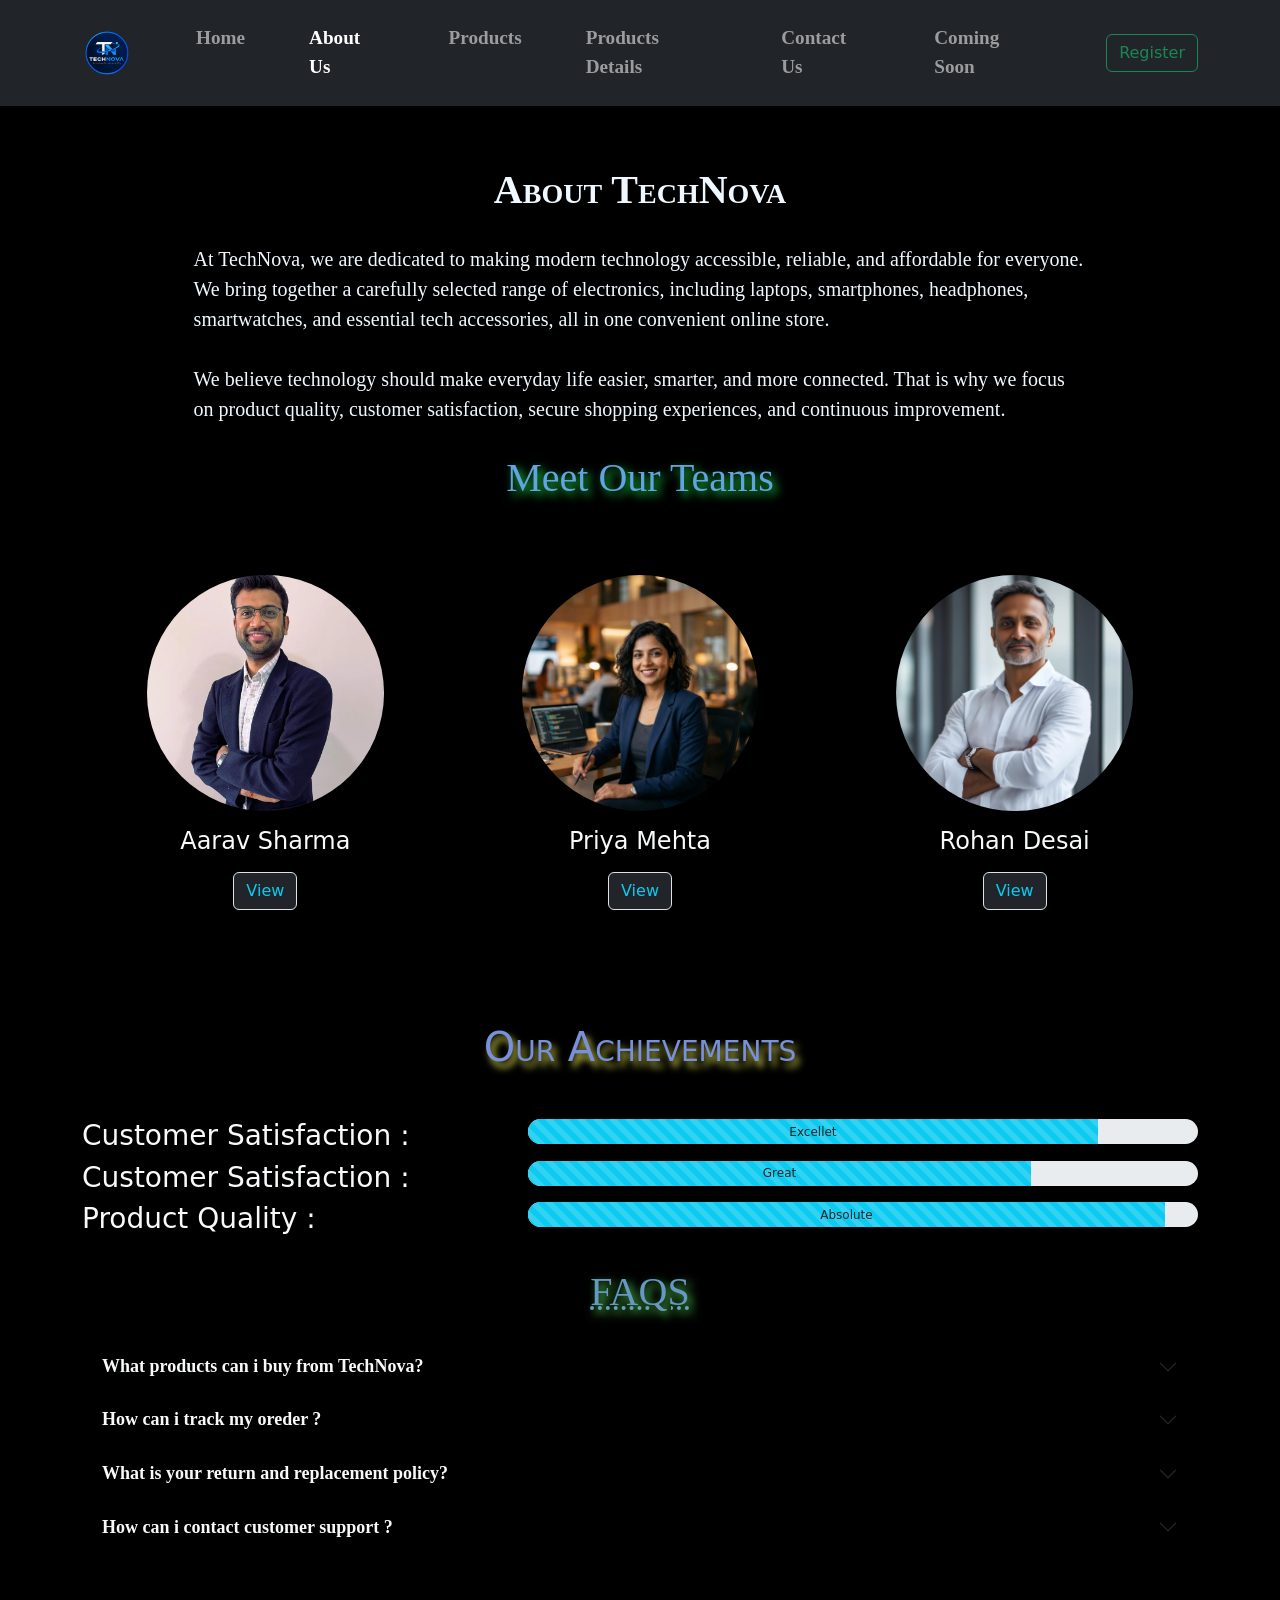
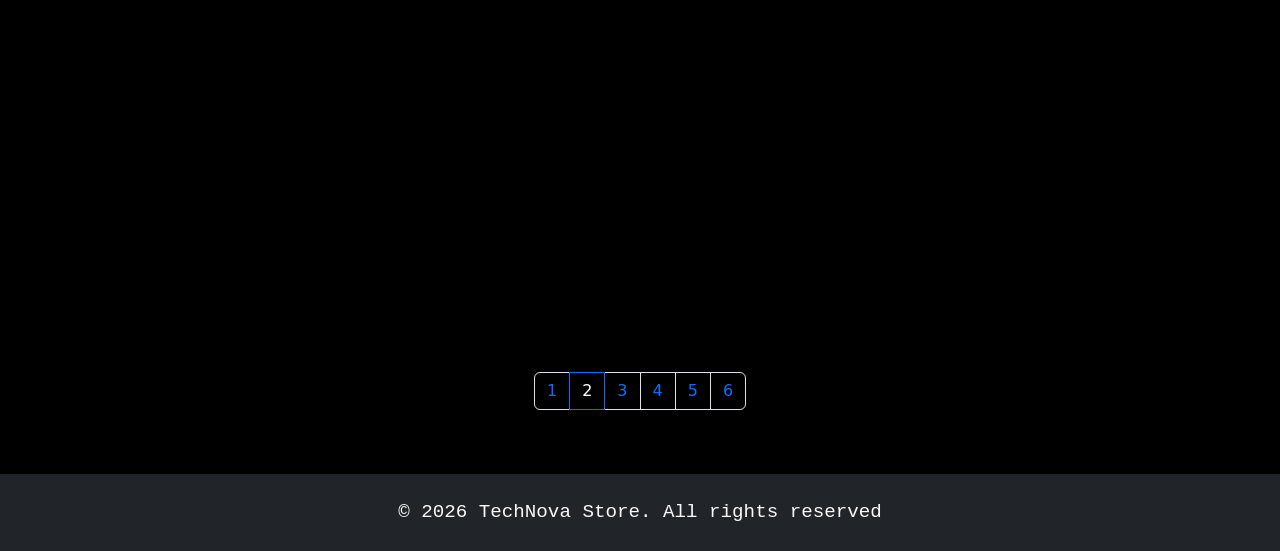
==== about.html @ 0b219725 "All file addedd succesfully" ====
<!doctype html>
<html lang="en" data-bs-theme="light">
    <head>
        <title>Title</title>
        <!-- Required meta tags -->
        <meta charset="utf-8" />
        <meta name="viewport" content="width=device-width, initial-scale=1" />
        <link rel="stylesheet" href="style.css">

        <!-- Bootstrap CSS v5.3.8 -->
        <link
            href="https://cdn.jsdelivr.net/npm/bootstrap@5.3.8/dist/css/bootstrap.min.css"
            rel="stylesheet"
            integrity="sha384-sRIl4kxILFvY47J16cr9ZwB07vP4J8+LH7qKQnuqkuIAvNWLzeN8tE5YBujZqJLB"
            crossorigin="anonymous"
        />
        <style>
            .t{
                color: aliceblue;
            margin-top: 60px;
            display: flex;
            justify-content: center;
                font-family: Georgia, 'Times New Roman', Times, serif;
            font-weight: 600;
            font-variant: small-caps;
        }
        .pa{
            color: aliceblue;
            margin: 30px 10%;
            display: flex;
            justify-content: center;
            font-family:Georgia, 'Times New Roman', Times, serif;
            font-weight: 500;
            font-size: 20px;
        }
        </style>
    </head>

    <body class="bg-black">
        <header>
            <nav
                class="navbar navbar-expand-sm navbar-dark bg-dark py-3  "
            >
                <div class="container ">
                    <img
                        src="image/TechNova.png"
                        class="img-fluid rounded-circle me-5"
                        alt=""
                        height="50px"
                        width="50px"

                    />
                    
                    <button
                        class="navbar-toggler d-lg-none"
                        type="button"
                        data-bs-toggle="collapse"
                        data-bs-target="#collapsibleNavId"
                        aria-controls="collapsibleNavId"
                        aria-expanded="false"
                        aria-label="Toggle navigation"
                    >
                        <span class="navbar-toggler-icon"></span>
                    </button>
                    <div class="collapse navbar-collapse  d-flex justify-content-evenly" id="collapsibleNavId">
                        <ul class="navbar-nav">
                            <li class="nav-item ms-2 me-5">
                                <a class="nav-link " href="index.html" aria-current="page"
                                style="font-weight: 600; font-family: Cambria, Cochin, Georgia, Times, 'Times New Roman', serif; font-size: larger;"   
                                >Home
                                    <span class="visually-hidden">(current)</span></a
                                >
                            </li>
                            <li class="nav-item  me-5 "
                            style="font-weight: 600; font-family: Cambria, Cochin, Georgia, Times, 'Times New Roman', serif; font-size: larger;"
                            >
                                <a class="nav-link active" href="about.html">About Us</a>
                            </li>
                            <li class="nav-item  me-5" 
                            style="font-weight: 600; font-family: Cambria, Cochin, Georgia, Times, 'Times New Roman', serif; font-size: larger;"
                            >
                                <a class="nav-link" href="product.html">Products</a>
                            </li>
                            <li class="nav-item  me-5"
                            style="font-weight: 600; font-family: Cambria, Cochin, Georgia, Times, 'Times New Roman', serif; font-size: larger;"
                            >
                                <a class="nav-link" href="productdetails.html">Products Details</a>
                            </li>
                            <li class="nav-item  me-5"
                            style="font-weight: 600; font-family: Cambria, Cochin, Georgia, Times, 'Times New Roman', serif; font-size: larger;"
                            >
                                <a class="nav-link" href="contact.html">Contact Us</a>
                            </li>
                            <li class="nav-item  me-5"
                            style="font-weight: 600; font-family: Cambria, Cochin, Georgia, Times, 'Times New Roman', serif; font-size: larger;"
                            >
                                <a class="nav-link" href="soon.html">Coming Soon</a>
                            </li>
                            
                        </ul>
                        
                    </div>
                    <a
                        name=""
                        id=""
                        class="btn btn-outline-success ms-2"
                        href="registeration.html"
                        role="button"
                        >Register</a
                    >
                    
                </div>
            </nav>
            
        </header>
        <main >
            <div
                class="container"
            >
                <h1 class="t">About TechNova</h1>
                <p class="pa">At TechNova, we are dedicated to making modern technology accessible, reliable, and affordable for everyone. We bring together a carefully selected range of electronics, including laptops, smartphones, headphones, smartwatches, and essential tech accessories, all in one convenient online store.</p>
                <p class="pa">We believe technology should make everyday life easier, smarter, and more connected. That is why we focus on product quality, customer satisfaction, secure shopping experiences, and continuous improvement.</p>
            </div>
            <div
                class="container text-center mb-4"
                style="font-family: Georgia, 'Times New Roman', Times, serif;   text-shadow: 4px 4px 10px rgb(31, 224, 73); color: rgb(96, 164, 224);"
            >
                <h1>Meet Our Teams</h1>
            </div>
            
            <div
                class="container mb-5"
            >
                <div
                    class="row justify-content-center align-items-center g-2"
                >
                    <div class="col"><div class="card mx-3 p-5 bg-black">
                        <img class="card-img-top rounded-circle" src="Aarav Sharma.jpg" alt="Title" />
                        <div class="card-body text-center">
                            <h4 class="card-title text-light">Aarav Sharma</h4>
                            <!-- Modal trigger button -->
                            <button
                                type="button"
                                class="btn btn-dark btn-md border text-info mt-2"
                                data-bs-toggle="modal"
                                data-bs-target="#one"
                            >
                                View
                            </button>
                            
                            <!-- Modal Body -->
                            <!-- if you want to close by clicking outside the modal, delete the last endpoint:data-bs-backdrop and data-bs-keyboard -->
                            <div
                                class="modal fade"
                                id="one"
                                tabindex="-1"
                                data-bs-backdrop="static"
                                data-bs-keyboard="false"
                                
                                role="dialog"
                                aria-labelledby="modalTitleId"
                                aria-hidden="true"
                            >
                                <div
                                    class="modal-dialog modal-dialog-scrollable modal-dialog-centered modal-sm"
                                    role="document"
                                >
                                    <div class="modal-content">
                                        <div class="modal-header">
                                            <h5 class="modal-title" id="modalTitleId">
                                              <span style="color: blue;"> Name -</span> Aarav Sharma 
                                            </h5>
                                            <button
                                                type="button"
                                                class="btn-close"
                                                data-bs-dismiss="modal"
                                                aria-label="Close"
                                            ></button>
                                        </div>
                                        <div class="modal-body d-flex justify-content-start" style="font-size: large; font-weight: 400;"><span style="color: blue;"> Role - </span> Founder & CEO</div>
                                        <div class="modal-footer">
                                            <p><span style="color: blue;">Bio - </span> Leads the company's vision, business strategy, and commitment to delivering a trustworthy electronics shopping experience.</p>
                                        </div>
                                    </div>
                                </div>
                            </div>
                            
                            <!-- Optional: Place to the bottom of scripts -->
                           
                            
                        </div>
                    </div>
                    </div>
                    <div class="col"><div class="card mx-3 p-5 bg-black">
                        <img class="card-img-top rounded-circle" src="priya mehta.jpg" alt="Title" />
                        <div class="card-body text-center">
                            <h4 class="card-title text-light">Priya Mehta</h4>
                            <!-- Modal trigger button -->
                            <button
                                type="button"
                                class="btn btn-dark btn-md border text-info mt-2"
                                data-bs-toggle="modal"
                                data-bs-target="#two"
                            >
                                View
                            </button>
                            
                            <!-- Modal Body -->
                            <!-- if you want to close by clicking outside the modal, delete the last endpoint:data-bs-backdrop and data-bs-keyboard -->
                            <div
                                class="modal fade"
                                id="two"
                                tabindex="-1"
                                data-bs-backdrop="static"
                                data-bs-keyboard="false"
                                
                                role="dialog"
                                aria-labelledby="modalTitleId"
                                aria-hidden="true"
                            >
                                <div
                                    class="modal-dialog modal-dialog-scrollable modal-dialog-centered modal-sm"
                                    role="document"
                                >
                                    <div class="modal-content">
                                        <div class="modal-header">
                                            <h5 class="modal-title" id="modalTitleId">
                                              <span style="color: blue;"> Name -</span> Priya Mehta
                                            </h5>
                                            <button
                                                type="button"
                                                class="btn-close"
                                                data-bs-dismiss="modal"
                                                aria-label="Close"
                                            ></button>
                                        </div>
                                        <div class="modal-body d-flex justify-content-start" style="font-size: large; font-weight: 400;"><span style="color: blue;"> Role - </span> Technology Lead</div>
                                        <div class="modal-footer">
                                            <p><span style="color: blue;">Bio - </span> Oversees the digital shopping experience, website usability, and technology improvements that make browsing products simple.</p>
                                        </div>
                                    </div>
                                </div>
                            </div>
                            
                        </div>
                    </div>
                    </div>
                    <div class="col"><div class="card mx-3 p-5 bg-black">
                        <img class="card-img rounded-circle " src="Rohan Desai.jpg" alt="Title" />
                        <div class="card-body text-center">
                            <h4 class="card-title text-light">Rohan Desai</h4>
                            <!-- Modal trigger button -->
                            <button
                                type="button"
                                class="btn btn-dark btn-md border text-info mt-2"
                                data-bs-toggle="modal"
                                data-bs-target="#three"
                            >
                                View
                            </button>
                            
                            <!-- Modal Body -->
                            <!-- if you want to close by clicking outside the modal, delete the last endpoint:data-bs-backdrop and data-bs-keyboard -->
                            <div
                                class="modal fade"
                                id="three"
                                tabindex="-1"
                                data-bs-backdrop="static"
                                data-bs-keyboard="false"
                                
                                role="dialog"
                                aria-labelledby="modalTitleId"
                                aria-hidden="true"
                            >
                                <div
                                    class="modal-dialog modal-dialog-scrollable modal-dialog-centered modal-sm"
                                    role="document"
                                >
                                    <div class="modal-content">
                                        <div class="modal-header">
                                            <h5 class="modal-title" id="modalTitleId">
                                              <span style="color: blue;"> Name -</span> Rohan desai 
                                            </h5>
                                            <button
                                                type="button"
                                                class="btn-close"
                                                data-bs-dismiss="modal"
                                                aria-label="Close"
                                            ></button>
                                        </div>
                                        <div class="modal-body d-flex justify-content-start" style="font-size: large; font-weight: 400;"><span style="color: blue;"> Role - </span> Customer Manager</div>
                                        <div class="modal-footer">
                                            <p><span style="color: blue;">Bio - </span> Focuses on customer queries, product information, after-sales assistance, and improving customer satisfaction.</p>
                                        </div>
                                    </div>
                                </div>
                            </div>
                           
                        </div>
                    </div>
                    </div>
                </div>
                
            </div>
            
            <div
                class="container mb-4"
                style="text-align: center; font-size: x-large; font-variant: small-caps; font-weight: 700;text-shadow: 4px 6px 7px rgb(214, 214, 76); color: rgb(121, 144, 220);"
            >
                <h1>Our Achievements </h1>
            </div>
            
            <div
                class="container d-flex justify-content-between mt-5 text-light"
            >
                <h3>Customer Satisfaction :</h3>
                <div class="progress "
                style="width: 60%;
                height: 25px;
                border-radius: 20px;
                "

                >
                    <div
                        class="progress-bar progress-bar-striped progress-bar-animated bg-info text-dark"
                        
                        role="progressbar"
                        style="width: 85%;"
                        aria-valuenow="85"
                        aria-valuemin="0"
                        aria-valuemax="100"
                        
                    >
                        Excellet
                    </div>
                </div>
                

            </div>
            <div
                class="container d-flex justify-content-between text-light"
            >
                <h3>Customer Satisfaction :</h3>
                <div class="progress "
                style="width: 60%;
                height: 25px;
                border-radius: 20px;
                "

                >
                    <div
                        class="progress-bar progress-bar-striped progress-bar-animated bg-info text-dark"
                        
                        role="progressbar"
                        style="width: 75%;"
                        aria-valuenow="75"
                        aria-valuemin="0"
                        aria-valuemax="100"
                        
                    >
                        Great
                    </div>
                </div>
                

            </div>
            </div>
            
            <div
                class="container d-flex justify-content-between mb-4 text-light"
            >
                <h3>Product Quality :</h3>
                <div class="progress "
                style="width: 60%;
                height: 25px;
                border-radius: 20px;
                "

                >
                    <div
                        class="progress-bar progress-bar-striped progress-bar-animated bg-info text-dark"
                        
                        role="progressbar"
                        style="width: 95%;"
                        aria-valuenow="95"
                        aria-valuemin="0"
                        aria-valuemax="100"
                        
                    >
                        Absolute
                    </div>
                </div>
                </div>
                
                <div
            class="container text-center my-4"
         >
           <h1 style="font-family: Georgia, 'Times New Roman', Times, serif; font-variant: small-caps; text-decoration: underline dotted; text-shadow: 4px 4px 10px rgb(92, 225, 87); color: rgb(102, 152, 196);">FAQS</h1>
           
         </div>
                <div
            class="container text-center mb-5 "
            style="background:none;"
         >
            <div class="accordion accordion-flush " id="accordionFlushExample" style="background:none;" >
                <div class="accordion-item " style="background:none;">
                    <h2 class="accordion-header " id="flush-headingOne" style="background:none;">
                        <button
                            class="accordion-button collapsed text-light "
                            style="background:none; font-weight: 600; font-size: large; font-family: Georgia, 'Times New Roman', Times, serif;"
                            type="button"
                            data-bs-toggle="collapse"
                            data-bs-target="#flush-collapseTwo"
                            aria-expanded="true"
                            aria-controls="flush-collapseTwo"
                        >
                            What products can i buy from TechNova?
                        </button>
                    </h2>
                    <div
                        id="flush-collapseTwo"
                        class="accordion-collapse collapse "
                        style="background:none;"
                        aria-labelledby="flush-headingOne"
                        data-bs-parent="#accordionFlushExample"
                    >
                        <div class="accordion-body text-info bg-black"
                        style="font-style: italic; font-weight: 400; font-size: medium;"
                        >
                           TechNova offers a selection of electronics and accessories, including laptops, headphones, smartwatches, keyboards, computer accessories, and other everyday technology products.
                        </div>
                    </div>
                </div>
                
            </div>
            <div class="accordion accordion-flush" id="accordionFlushExample" style="background:none;">
                <div class="accordion-item" style="background:none;">
                    <h2 class="accordion-header" id="flush-headingOne" style="background:none;">
                        <button
                            class="accordion-button collapsed text-light"
                            style="background:none; font-weight: 600; font-size: large; font-family: Georgia, 'Times New Roman', Times, serif;"
                            type="button"
                            data-bs-toggle="collapse"
                            data-bs-target="#flush-collapse3"
                            aria-expanded="true"
                            aria-controls="flush-collapse3"
                        >
                           How can i track my oreder ?
                        </button>
                    </h2>
                    <div
                        id="flush-collapse3"
                        class="accordion-collapse collapse"
                        aria-labelledby="flush-heading3"
                        data-bs-parent="#accordionFlushExample"
                    >
                        <div class="accordion-body text-info bg-black"
                        style="font-style: italic; font-weight: 400; font-size: medium;"
                        >
                            After placing an order, customers can use their order confirmation details and the order-tracking facility, when available, to check delivery progress. For this assignment, order tracking can be presented as a demo feature.
                        </div>
                    </div>
                </div>
                
            </div>
            <div class="accordion accordion-flush" id="accordionFlushExample" style="background:none;">
                <div class="accordion-item" style="background:none;">
                    <h2 class="accordion-header" id="flush-headingOne" style="background:none;">
                        <button
                            class="accordion-button collapsed text-light"
                            style="background:none; font-weight: 600; font-size: large; font-family: Georgia, 'Times New Roman', Times, serif;"
                            type="button"
                            data-bs-toggle="collapse"
                            data-bs-target="#flush-collapse4"
                            aria-expanded="true"
                            aria-controls="flush-collapse4"
                        >
                            What is your return and replacement policy?
                        </button>
                    </h2>
                    <div
                        id="flush-collapse4"
                        class="accordion-collapse collapse"
                        style="background:none;"
                        aria-labelledby="flush-headingOne"
                        data-bs-parent="#accordionFlushExample"
                    >
                        <div class="accordion-body text-info bg-black" style="background:none;"
                        style="font-style: italic; font-weight: 400; font-size: medium;"
                        >
                           Eligible products may be returned or replaced according to the product's stated return window and condition requirements. Customers should review the Return Policy on the product details page before placing an order.
                        </div>
                    </div>
                </div>
                
            </div>
            <div class="accordion accordion-flush" id="accordionFlushExample" style="background:none;">
                <div class="accordion-item" style="background:none;">
                    <h2 class="accordion-header" id="flush-headingOne" style="background:none;">
                        <button
                            class="accordion-button collapsed text-light"
                            type="button"
                            style="background:none; font-weight: 600; font-size: large; font-family: Georgia, 'Times New Roman', Times, serif;"
                            data-bs-toggle="collapse"
                            data-bs-target="#flush-collapse5"
                            aria-expanded="true"
                            aria-controls="flush-collapse5"
                        >
                            How can i contact customer support ?
                        </button>
                    </h2>
                    <div
                        id="flush-collapse5"
                        style="background:none;"
                        class="accordion-collapse collapse"
                        aria-labelledby="flush-headingOne"
                        data-bs-parent="#accordionFlushExample"
                    >
                        <div class="accordion-body text-info bg-black" style="background:none;"
                        style="font-style: italic; font-weight: 400; font-size: medium;"
                        >
                            Customers can use the Contact Us page to submit their name, email address, phone number, and message. The support team can then follow up using the contact information provided.
                        </div>
                    </div>
                </div>
                
            
            
            
         </div>
            <div
                class="container my-5"
            >
                <iframe width="560" height="315" src="https://www.youtube.com/embed/zcl5N9ENeKc?si=NWOXPPRwuYaY_9yc" title="YouTube video player" frameborder="0" allow="accelerometer; autoplay; clipboard-write; encrypted-media; gyroscope; picture-in-picture; web-share" referrerpolicy="strict-origin-when-cross-origin" allowfullscreen></iframe>
            </div>
            
            
            
            
            <div
                class="container d-flex justify-content-center mb-4"
            >
                <nav aria-label="Page navigation">
                    <ul
                        class="pagination    "
                    >
                        
                        <li class="page-item  " aria-current="page">
                            <a class="page-link bg-black" href="index.html">1</a>
                        </li>
                        <li class="page-item active"><a class="page-link bg-black " href="about.html">2</a></li>
                        <li class="page-item">
                            <a class="page-link bg-black"  href="product.html">3</a>
                        </li>
                        <li class="page-item">
                            <a class="page-link bg-black" href="productdetails.html">4</a>
                        </li>
                        <li class="page-item">
                            <a class="page-link bg-black" href="contact.html">5</a>
                        </li>
                        <li class="page-item">
                            <a class="page-link bg-black" href="soon.html">6</a>
                        </li>
                        
                    </ul>
                </nav>
                
            </div>
        </main>
        <footer class=" text-center py-4 bg-dark text-light " style="font-size: larger; font-family: monospace;">
            &copy; 2026 TechNova Store. All rights reserved            
        </footer>
        <!-- Bootstrap JavaScript Bundle (includes Popper) -->
        <script
            src="https://cdn.jsdelivr.net/npm/bootstrap@5.3.8/dist/js/bootstrap.bundle.min.js"
            integrity="sha384-FKyoEForCGlyvwx9Hj09JcYn3nv7wiPVlz7YYwJrWVcXK/BmnVDxM+D2scQbITxI"
            crossorigin="anonymous"
        ></script>
    </body>
</html>
---- style.css ----
.nav-item:hover{
text-shadow: 4px 4px 6px violet;
transition: transform 4s;
transform: perspective(50px) skew(180deg);
}
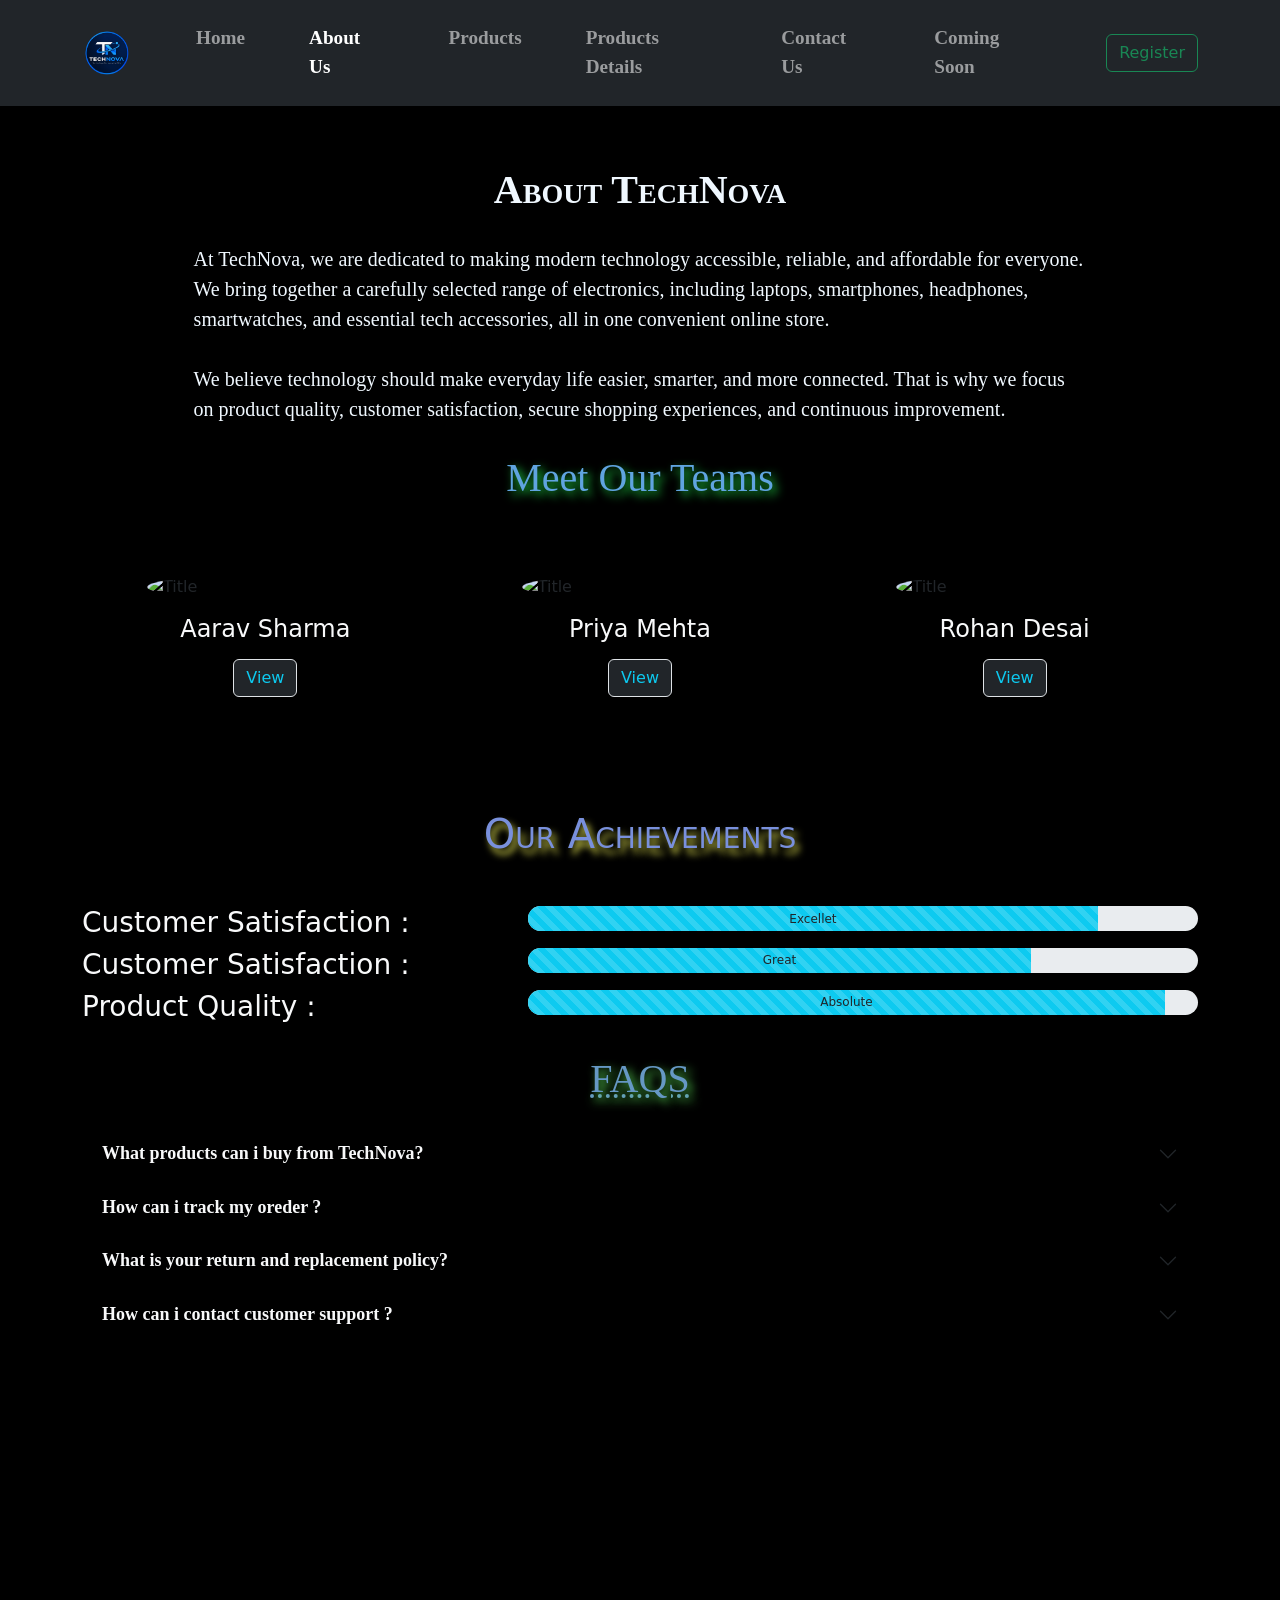
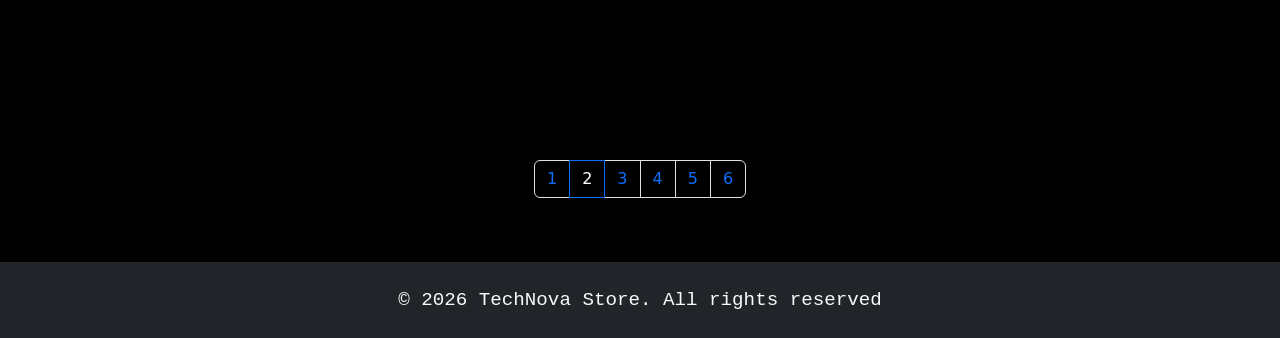
==== commit f7105a84: "first commit" ====
--- a/about.html
+++ b/about.html
@@ -135,7 +135,7 @@
                     class="row justify-content-center align-items-center g-2"
                 >
                     <div class="col"><div class="card mx-3 p-5 bg-black">
-                        <img class="card-img-top rounded-circle" src="Aarav Sharma.jpg" alt="Title" />
+                        <img class="card-img-top rounded-circle" src="image/Aarav Sharma.jpg" alt="Title" />
                         <div class="card-body text-center">
                             <h4 class="card-title text-light">Aarav Sharma</h4>
                             <!-- Modal trigger button -->
@@ -192,7 +192,7 @@
                     </div>
                     </div>
                     <div class="col"><div class="card mx-3 p-5 bg-black">
-                        <img class="card-img-top rounded-circle" src="priya mehta.jpg" alt="Title" />
+                        <img class="card-img-top rounded-circle" src="image/priya mehta.jpg" alt="Title" />
                         <div class="card-body text-center">
                             <h4 class="card-title text-light">Priya Mehta</h4>
                             <!-- Modal trigger button -->
@@ -246,7 +246,7 @@
                     </div>
                     </div>
                     <div class="col"><div class="card mx-3 p-5 bg-black">
-                        <img class="card-img rounded-circle " src="Rohan Desai.jpg" alt="Title" />
+                        <img class="card-img rounded-circle " src="image/Rohan Desai.jpg" alt="Title" />
                         <div class="card-body text-center">
                             <h4 class="card-title text-light">Rohan Desai</h4>
                             <!-- Modal trigger button -->
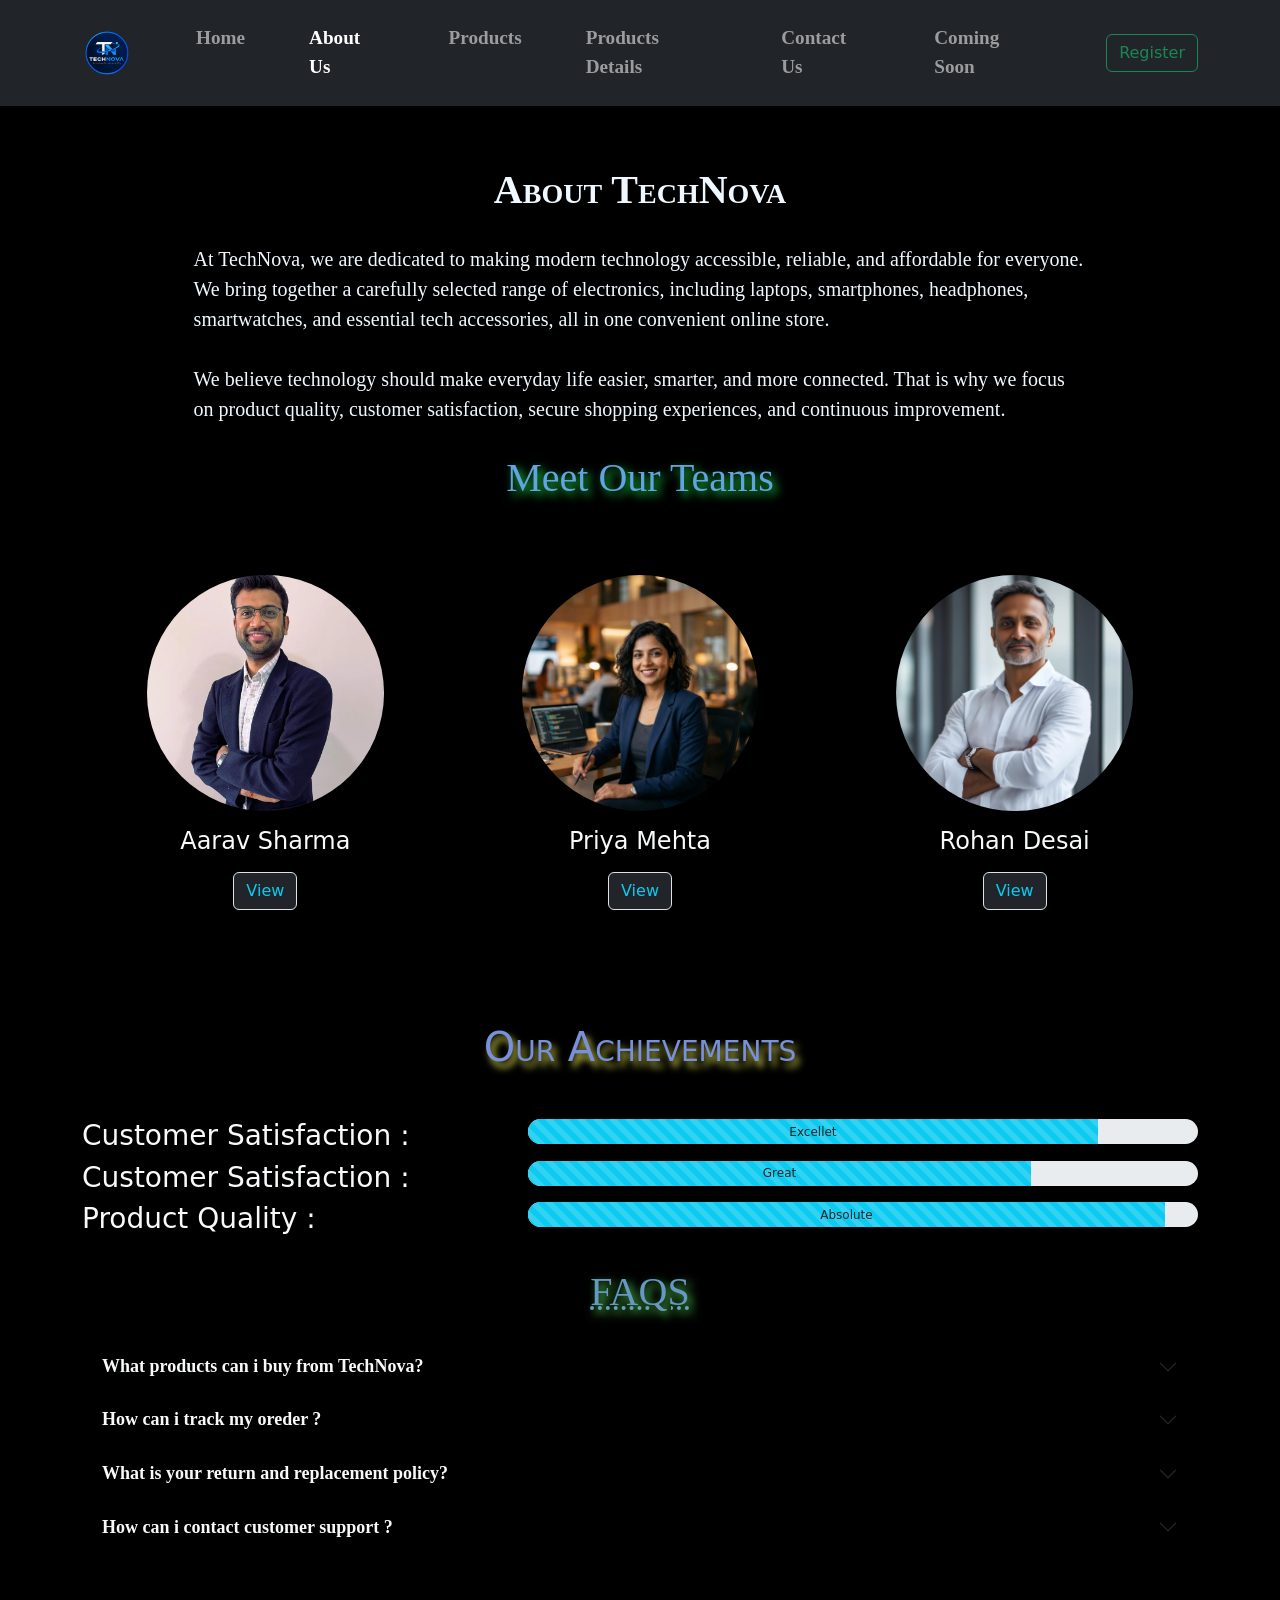
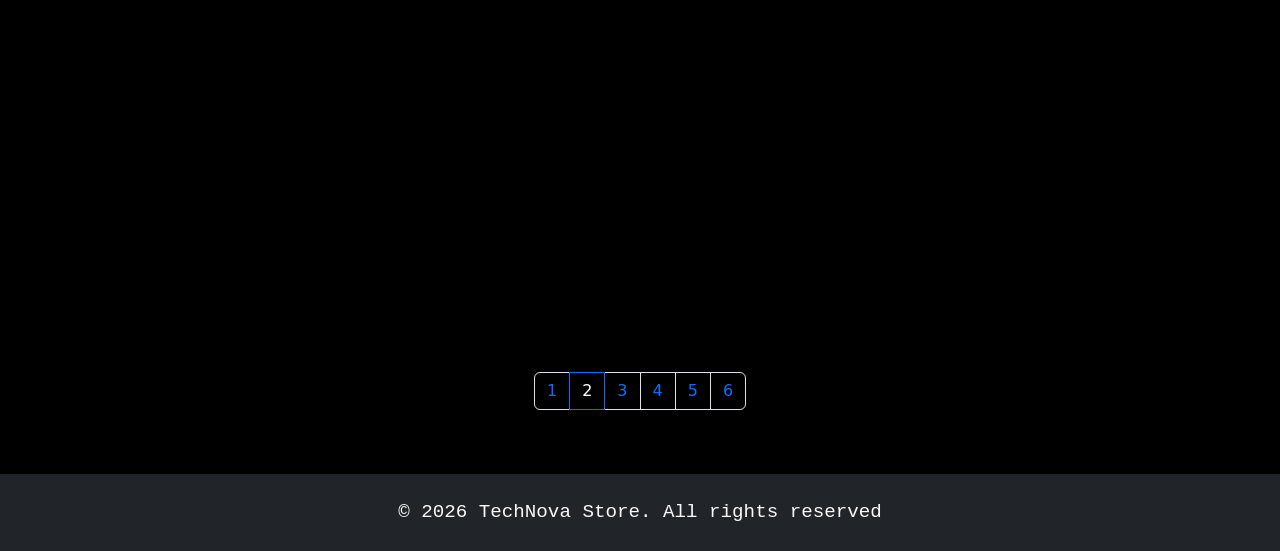
==== commit dba79582: "About images problem solve" ====
--- a/about.html
+++ b/about.html
@@ -135,7 +135,7 @@
                     class="row justify-content-center align-items-center g-2"
                 >
                     <div class="col"><div class="card mx-3 p-5 bg-black">
-                        <img class="card-img-top rounded-circle" src="image/Aarav Sharma.jpg" alt="Title" />
+                        <img class="card-img-top rounded-circle" src="Aarav Sharma.jpg" alt="Title" />
                         <div class="card-body text-center">
                             <h4 class="card-title text-light">Aarav Sharma</h4>
                             <!-- Modal trigger button -->
@@ -192,7 +192,7 @@
                     </div>
                     </div>
                     <div class="col"><div class="card mx-3 p-5 bg-black">
-                        <img class="card-img-top rounded-circle" src="image/priya mehta.jpg" alt="Title" />
+                        <img class="card-img-top rounded-circle" src="priya mehta.jpg" alt="Title" />
                         <div class="card-body text-center">
                             <h4 class="card-title text-light">Priya Mehta</h4>
                             <!-- Modal trigger button -->
@@ -246,7 +246,7 @@
                     </div>
                     </div>
                     <div class="col"><div class="card mx-3 p-5 bg-black">
-                        <img class="card-img rounded-circle " src="image/Rohan Desai.jpg" alt="Title" />
+                        <img class="card-img rounded-circle " src="Rohan Desai.jpg" alt="Title" />
                         <div class="card-body text-center">
                             <h4 class="card-title text-light">Rohan Desai</h4>
                             <!-- Modal trigger button -->
